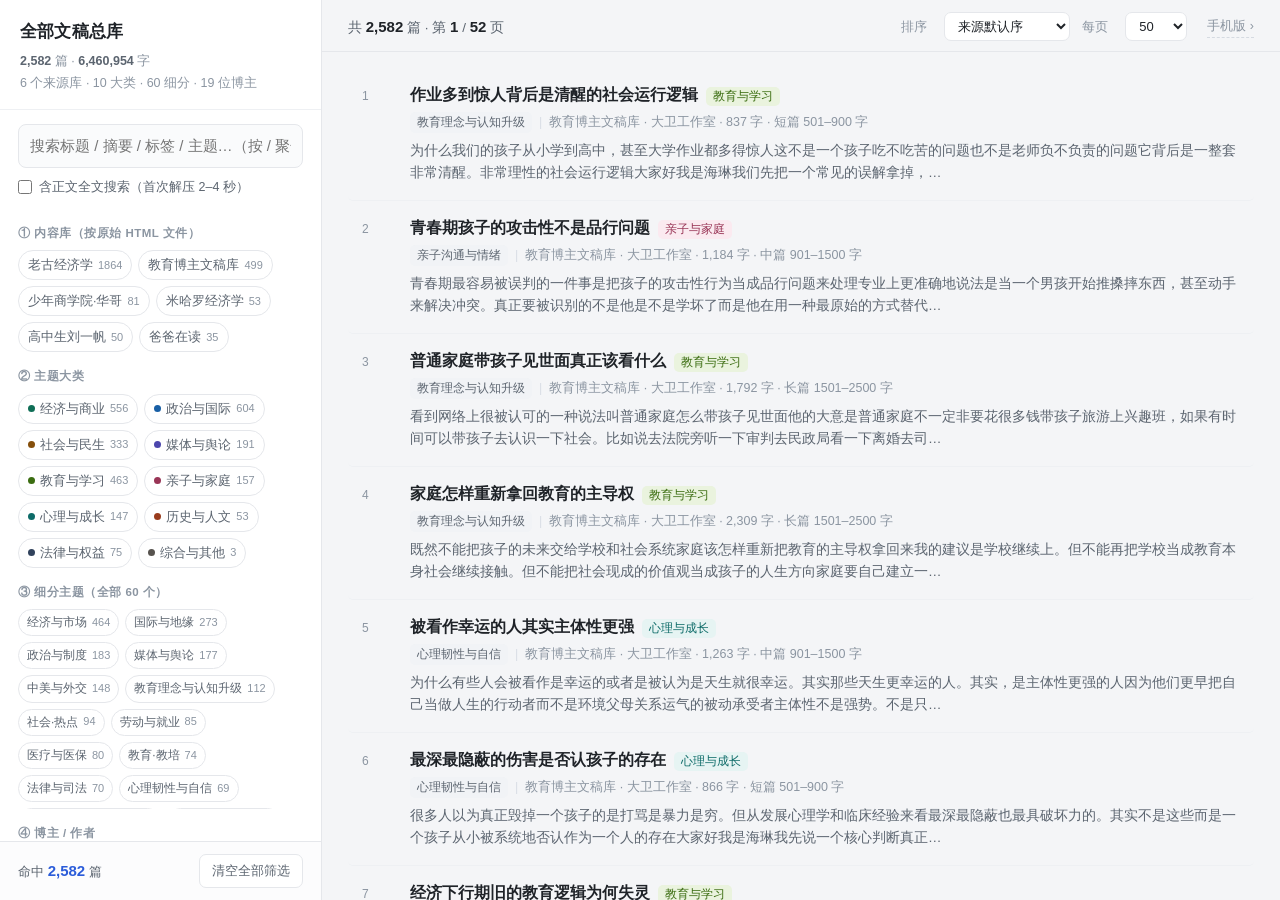
==== index.html @ 82333166 "发布独立文稿库与设备识别入口" ====
<!DOCTYPE html>
<html lang="zh-CN">
<head>
<meta charset="utf-8">
<meta name="viewport" content="width=device-width,initial-scale=1,viewport-fit=cover">
<meta name="theme-color" content="#ffffff">
<title>全部文稿总库 · 选择适合设备的界面</title>
<style>
*{box-sizing:border-box}body{margin:0;min-height:100vh;display:grid;place-items:center;padding:24px;
 background:#f6f7f9;color:#1f2328;font:16px/1.6 -apple-system,BlinkMacSystemFont,"PingFang SC","Microsoft YaHei",sans-serif}
main{width:min(100%,420px);padding:28px;background:#fff;border:1px solid #e8eaee;border-radius:16px;text-align:center}
h1{margin:0 0 8px;font-size:21px}p{margin:0 0 20px;color:#5c6570;font-size:14px}nav{display:flex;gap:10px}
a{flex:1;padding:11px;border-radius:10px;background:#2b5cd9;color:#fff;text-decoration:none;font-weight:600}
a+a{background:#eaf0ff;color:#2b5cd9}
</style>
<script>
(function(){
  var query=new URLSearchParams(location.search),forced=query.get('v');
  var ua=navigator.userAgent||'';
  var mobileUA=/Android|iPhone|iPod|iPad|Mobile|HarmonyOS|Tablet|Windows Phone/i.test(ua);
  var iPadOS=/Macintosh/.test(ua)&&navigator.maxTouchPoints>1;
  var touch=('ontouchstart' in window)||navigator.maxTouchPoints>0;
  var narrow=Math.min(screen.width||9999,innerWidth||9999)<768;
  var mobile=mobileUA||iPadOS||(narrow&&touch);
  var version=forced==='mobile'||forced==='desktop'?forced:(mobile?'mobile':'desktop');
  location.replace(version+'.html');
})();
</script>
</head>
<body>
<main>
  <h1>全部文稿总库</h1>
  <p>正在识别设备并进入文稿库。如未自动跳转，请手动选择。</p>
  <nav><a href="mobile.html">手机版</a><a href="desktop.html">桌面版</a></nav>
</main>
</body>
</html>
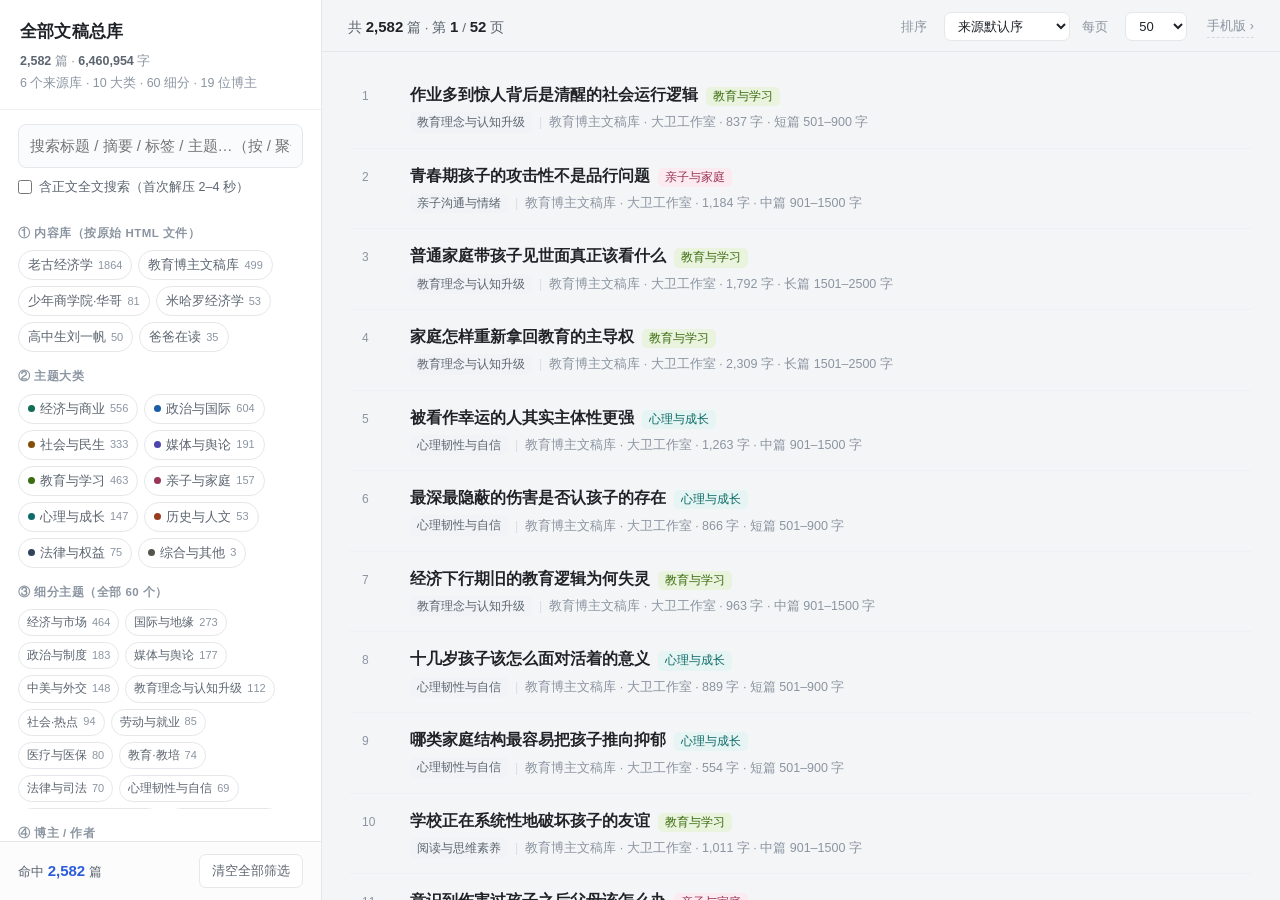
==== commit 19af68aa: "移除所有可见摘要并更新页面缓存版本" ====
--- a/index.html
+++ b/index.html
@@ -23,7 +23,7 @@
   var narrow=Math.min(screen.width||9999,innerWidth||9999)<768;
   var mobile=mobileUA||iPadOS||(narrow&&touch);
   var version=forced==='mobile'||forced==='desktop'?forced:(mobile?'mobile':'desktop');
-  location.replace(version+'.html');
+  location.replace(version+'.html?rev=no-summary-2');
 })();
 </script>
 </head>
@@ -31,7 +31,7 @@
 <main>
   <h1>全部文稿总库</h1>
   <p>正在识别设备并进入文稿库。如未自动跳转，请手动选择。</p>
-  <nav><a href="mobile.html">手机版</a><a href="desktop.html">桌面版</a></nav>
+  <nav><a href="mobile.html?rev=no-summary-2">手机版</a><a href="desktop.html?rev=no-summary-2">桌面版</a></nav>
 </main>
 </body>
 </html>
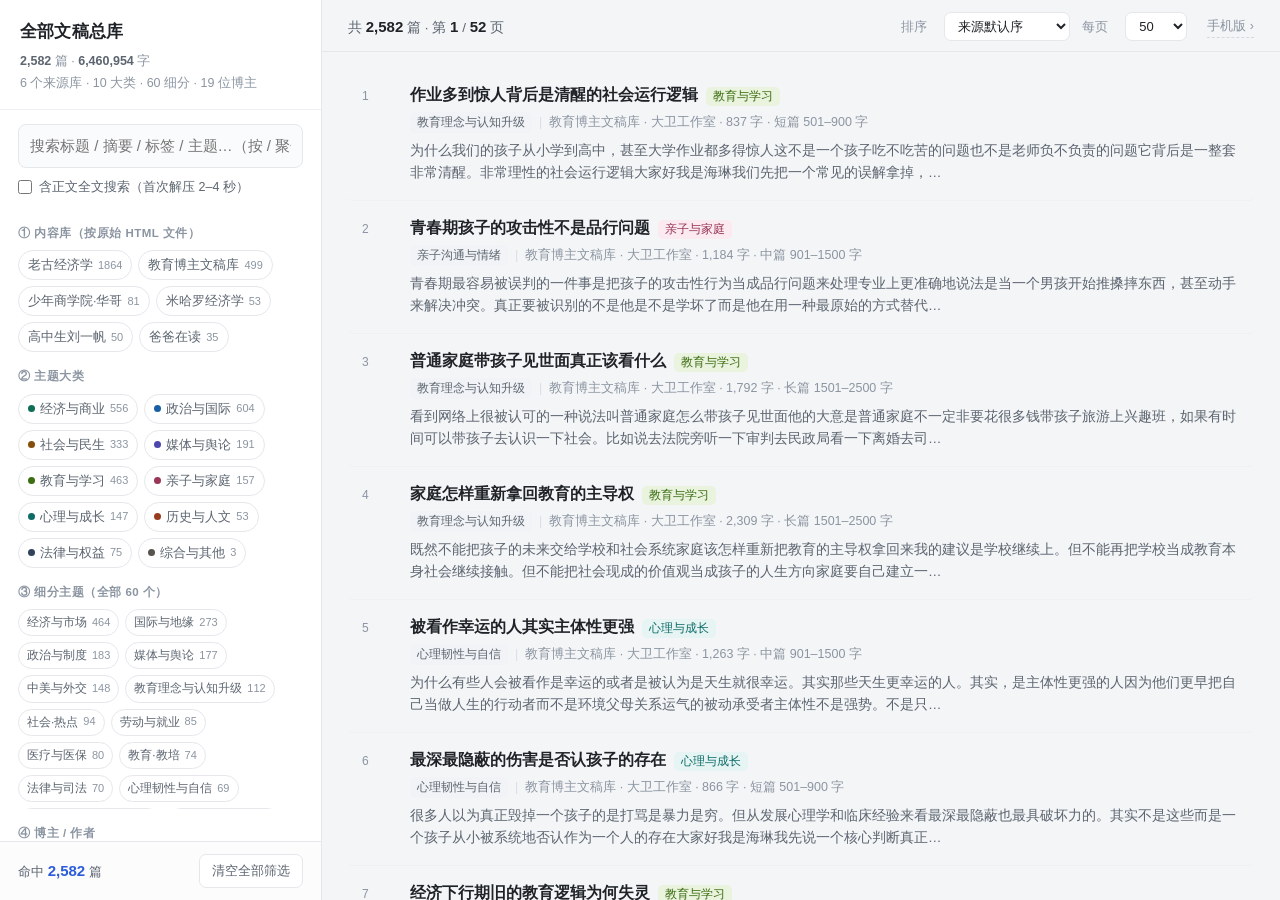
==== commit f529a203: "目录恢复摘要展示且阅读页保持纯正文" ====
--- a/index.html
+++ b/index.html
@@ -23,7 +23,7 @@
   var narrow=Math.min(screen.width||9999,innerWidth||9999)<768;
   var mobile=mobileUA||iPadOS||(narrow&&touch);
   var version=forced==='mobile'||forced==='desktop'?forced:(mobile?'mobile':'desktop');
-  location.replace(version+'.html?rev=no-summary-2');
+  location.replace(version+'.html?rev=directory-summary-3');
 })();
 </script>
 </head>
@@ -31,7 +31,7 @@
 <main>
   <h1>全部文稿总库</h1>
   <p>正在识别设备并进入文稿库。如未自动跳转，请手动选择。</p>
-  <nav><a href="mobile.html?rev=no-summary-2">手机版</a><a href="desktop.html?rev=no-summary-2">桌面版</a></nav>
+  <nav><a href="mobile.html?rev=directory-summary-3">手机版</a><a href="desktop.html?rev=directory-summary-3">桌面版</a></nav>
 </main>
 </body>
 </html>
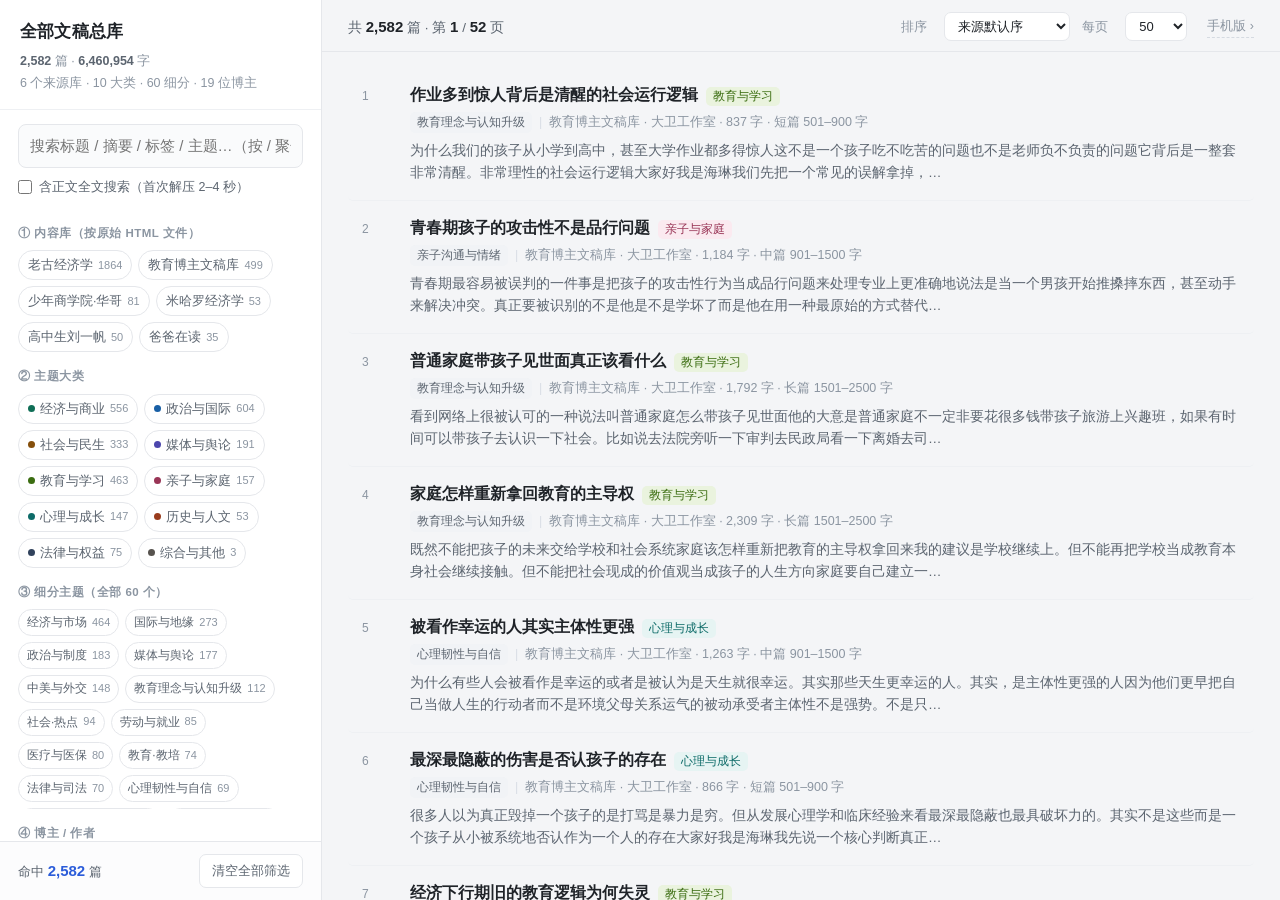
==== commit 3c3dccf8: "修复移动设备识别并校正直接打开的页面" ====
--- a/index.html
+++ b/index.html
@@ -19,11 +19,13 @@
   var ua=navigator.userAgent||'';
   var mobileUA=/Android|iPhone|iPod|iPad|Mobile|HarmonyOS|Tablet|Windows Phone/i.test(ua);
   var iPadOS=/Macintosh/.test(ua)&&navigator.maxTouchPoints>1;
-  var touch=('ontouchstart' in window)||navigator.maxTouchPoints>0;
-  var narrow=Math.min(screen.width||9999,innerWidth||9999)<768;
-  var mobile=mobileUA||iPadOS||(narrow&&touch);
+  var uaDataMobile=!!(navigator.userAgentData&&navigator.userAgentData.mobile);
+  var coarse=matchMedia('(pointer: coarse)').matches||matchMedia('(any-pointer: coarse)').matches;
+  var narrow=innerWidth<820;
+  var mobile=mobileUA||uaDataMobile||iPadOS||narrow||
+    (coarse&&Math.min(screen.width||9999,screen.height||9999)<1100);
   var version=forced==='mobile'||forced==='desktop'?forced:(mobile?'mobile':'desktop');
-  location.replace(version+'.html?rev=directory-summary-3');
+  location.replace(version+'.html?rev=device-auto-4'+(forced?'&mode='+forced:''));
 })();
 </script>
 </head>
@@ -31,7 +33,7 @@
 <main>
   <h1>全部文稿总库</h1>
   <p>正在识别设备并进入文稿库。如未自动跳转，请手动选择。</p>
-  <nav><a href="mobile.html?rev=directory-summary-3">手机版</a><a href="desktop.html?rev=directory-summary-3">桌面版</a></nav>
+  <nav><a href="mobile.html?rev=device-auto-4&mode=mobile">手机版</a><a href="desktop.html?rev=device-auto-4&mode=desktop">桌面版</a></nav>
 </main>
 </body>
 </html>
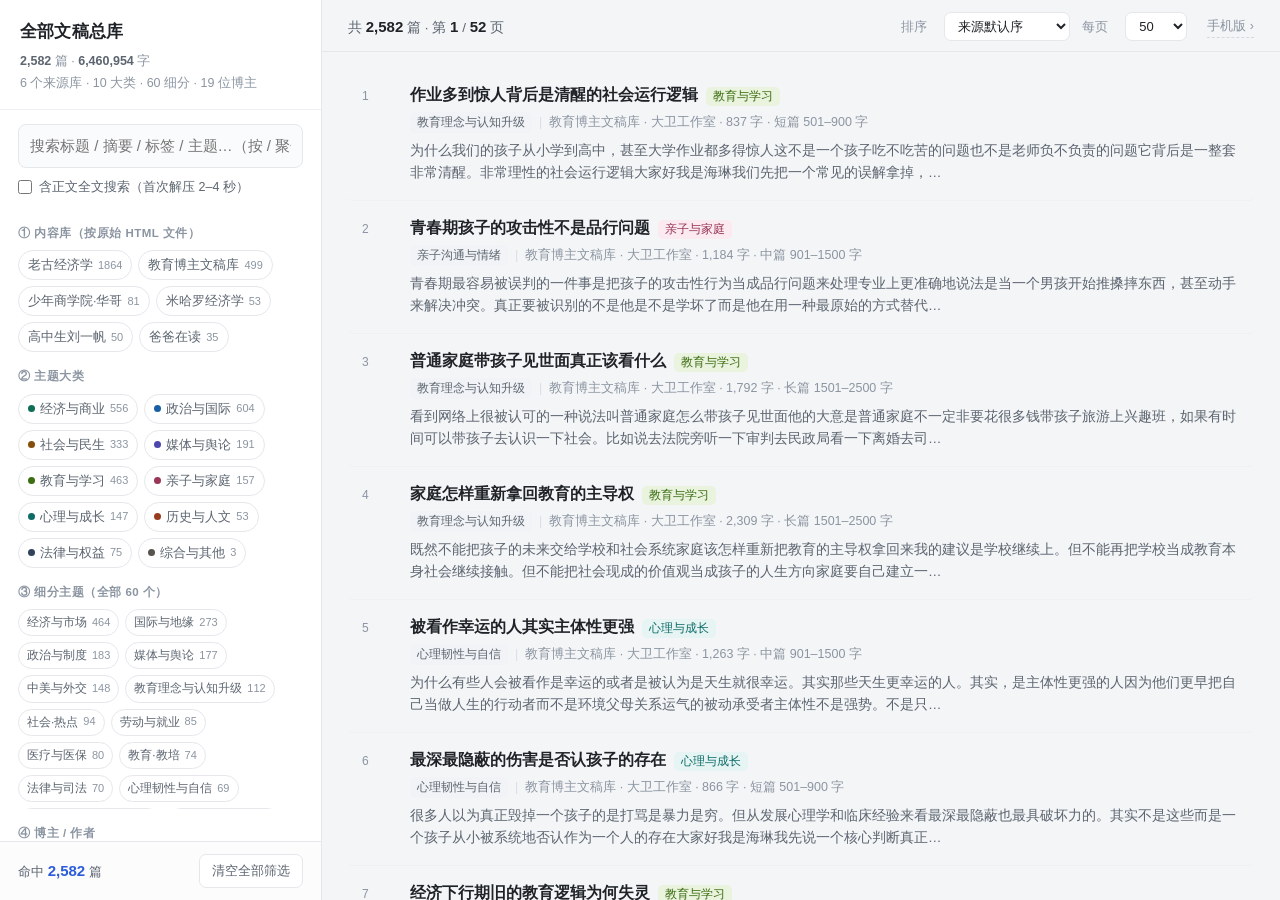
==== commit 479b7b42: "筛选抽屉新增右边缘左滑关闭手势" ====
--- a/index.html
+++ b/index.html
@@ -25,7 +25,7 @@
   var mobile=mobileUA||uaDataMobile||iPadOS||narrow||
     (coarse&&Math.min(screen.width||9999,screen.height||9999)<1100);
   var version=forced==='mobile'||forced==='desktop'?forced:(mobile?'mobile':'desktop');
-  location.replace(version+'.html?rev=device-auto-4'+(forced?'&mode='+forced:''));
+  location.replace(version+'.html?rev=drawer-swipe-5'+(forced?'&mode='+forced:''));
 })();
 </script>
 </head>
@@ -33,7 +33,7 @@
 <main>
   <h1>全部文稿总库</h1>
   <p>正在识别设备并进入文稿库。如未自动跳转，请手动选择。</p>
-  <nav><a href="mobile.html?rev=device-auto-4&mode=mobile">手机版</a><a href="desktop.html?rev=device-auto-4&mode=desktop">桌面版</a></nav>
+  <nav><a href="mobile.html?rev=drawer-swipe-5&mode=mobile">手机版</a><a href="desktop.html?rev=drawer-swipe-5&mode=desktop">桌面版</a></nav>
 </main>
 </body>
 </html>
